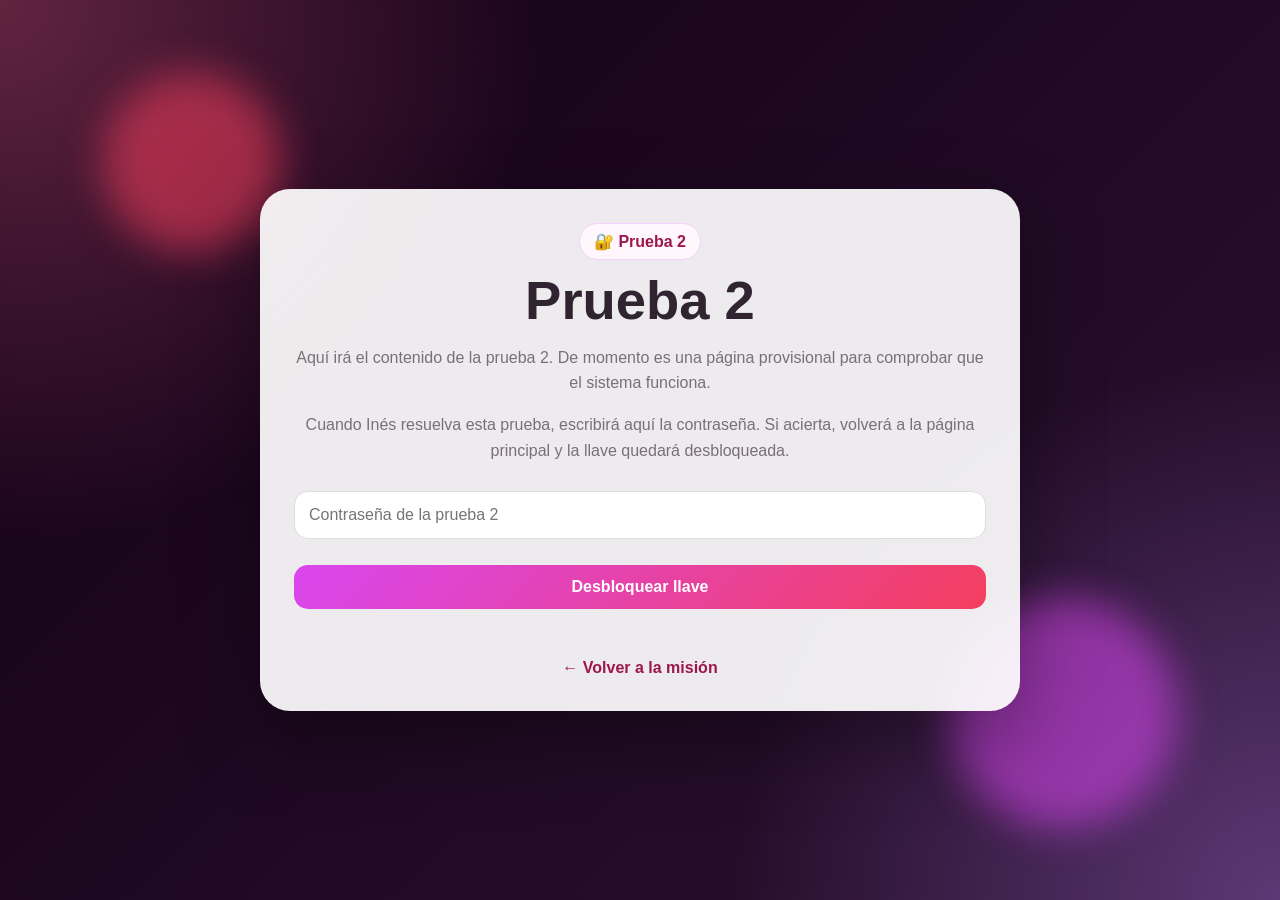
==== prueba2.html @ 78f6ffb9 "Add files via upload" ====
<!DOCTYPE html>
<html lang="es">
<head>
<meta charset="UTF-8">
<meta name="viewport" content="width=device-width, initial-scale=1.0">
<title>Prueba 2</title>
<link rel="stylesheet" href="style.css">
</head>
<body>
<div class="bg-orb orb1"></div>
<div class="bg-orb orb2"></div>
<main class="challenge-card">
    <div class="eyebrow">🔐 Prueba 2</div>
    <h1>Prueba 2</h1>
    <p>
        Aquí irá el contenido de la prueba 2. De momento es una página provisional para comprobar que el sistema funciona.
    </p>
    <p>
        Cuando Inés resuelva esta prueba, escribirá aquí la contraseña. Si acierta, volverá a la página principal y la llave quedará desbloqueada.
    </p>

    <input id="answer" placeholder="Contraseña de la prueba 2">
    <button onclick="checkChallenge(2, 'clave2')">Desbloquear llave</button>
    <div class="feedback" id="feedback"></div>

    <a class="back-link" href="index.html">← Volver a la misión</a>
</main>
<script src="challenge.js"></script>
</body>
</html>
---- style.css ----
:root{
    --bg1:#130014;
    --bg2:#2b1231;
    --card:rgba(255,255,255,.92);
    --glass:rgba(255,255,255,.12);
    --text:#2f2430;
    --muted:#7a6f78;
    --accent:#d946ef;
    --accent2:#f43f5e;
    --gold:#f8d57e;
    --ok:#16a34a;
    --locked:#d1d5db;
}
*{box-sizing:border-box}
body{
    margin:0;
    font-family: Arial, sans-serif;
    color:var(--text);
    min-height:100vh;
    background:
        radial-gradient(circle at top left, #ff6b9a55, transparent 35%),
        radial-gradient(circle at bottom right, #c084fc55, transparent 35%),
        linear-gradient(135deg,var(--bg1),var(--bg2));
    display:flex;
    justify-content:center;
    align-items:center;
    padding:25px;
    overflow-x:hidden;
}
.bg-orb{
    position:fixed;
    border-radius:50%;
    filter:blur(20px);
    opacity:.55;
    animation:float 7s ease-in-out infinite;
    pointer-events:none;
}
.orb1{width:180px;height:180px;background:#f43f5e;top:8%;left:8%}
.orb2{width:230px;height:230px;background:#d946ef;bottom:8%;right:8%;animation-delay:1.5s}
.orb3{width:130px;height:130px;background:#f8d57e;top:55%;left:4%;animation-delay:3s}
@keyframes float{0%,100%{transform:translateY(0)}50%{transform:translateY(-20px)}}
.card{
    width:100%;
    max-width:980px;
    background:var(--card);
    border:1px solid rgba(255,255,255,.65);
    border-radius:32px;
    padding:34px;
    box-shadow:0 30px 80px rgba(0,0,0,.35);
    text-align:center;
    position:relative;
    backdrop-filter:blur(14px);
}
.hero{
    padding:12px 8px 4px;
}
.eyebrow{
    display:inline-block;
    padding:8px 14px;
    border-radius:999px;
    background:#fff7fb;
    border:1px solid #f5d0fe;
    color:#9d174d;
    font-weight:bold;
    margin-bottom:12px;
}
h1{margin:0;font-size:clamp(2rem,5vw,3.4rem);line-height:1.05}
.subtitle{color:var(--muted);line-height:1.55;max-width:680px;margin:16px auto 0;font-size:1.05rem}
.countdown-panel{
    margin:26px auto 16px;
    padding:24px;
    border-radius:26px;
    background:linear-gradient(135deg,#fff,#fff7fb);
    border:1px solid #f5d0fe;
    box-shadow:0 12px 30px rgba(217,70,239,.12);
    max-width:700px;
}
.label{margin:0 0 8px;color:#9d174d;font-weight:bold;text-transform:uppercase;letter-spacing:.06em;font-size:.82rem}
.big-countdown{
    font-size:clamp(1.8rem,6vw,3.3rem);
    font-weight:900;
    margin:10px 0;
    background:linear-gradient(135deg,var(--accent),var(--accent2));
    -webkit-background-clip:text;
    color:transparent;
}
.date-label{margin:0;color:var(--muted)}
.next-box{
    margin:22px auto;
    padding:18px;
    border-radius:20px;
    background:#1f1024;
    color:white;
    max-width:560px;
    box-shadow:0 14px 35px rgba(0,0,0,.18);
}
.next-box strong{display:block;margin-bottom:8px;color:var(--gold)}
.small-countdown{font-size:1.15rem;font-weight:bold}
.progress-wrap{margin:26px 0 10px}
.progress-title{font-weight:bold;margin-bottom:12px;color:#5b214f}
.progress{
    display:flex;
    gap:12px;
    justify-content:center;
    flex-wrap:wrap;
}
.key{
    width:58px;
    height:58px;
    border-radius:20px;
    display:flex;
    align-items:center;
    justify-content:center;
    background:linear-gradient(135deg,#e5e7eb,#cbd5e1);
    color:white;
    font-size:1.5rem;
    font-weight:bold;
    box-shadow:inset 0 -5px 10px rgba(0,0,0,.12);
}
.key.done{
    background:linear-gradient(135deg,var(--accent),var(--accent2));
    box-shadow:0 12px 25px rgba(244,63,94,.28);
}
.progress-text{margin-top:10px;color:var(--muted);font-size:.95rem}
.tests{
    display:grid;
    grid-template-columns:repeat(auto-fit,minmax(250px,1fr));
    gap:18px;
    margin-top:28px;
}
.test{
    border:1px solid #f1e7f2;
    border-radius:24px;
    padding:20px;
    background:#fff;
    text-align:left;
    box-shadow:0 12px 28px rgba(0,0,0,.08);
    transition:transform .2s ease, box-shadow .2s ease;
}
.test:hover{transform:translateY(-4px);box-shadow:0 18px 36px rgba(0,0,0,.12)}
.test.locked{opacity:.62;background:#f8f8f8;filter:grayscale(.15)}
.test.done{background:linear-gradient(135deg,#fff,#fdf2f8);border-color:#f0abfc}
.test h3{margin:8px 0 10px;font-size:1.2rem}
.lock-icon{font-size:2.4rem;margin-bottom:6px}
.badge{
    display:inline-block;
    padding:5px 10px;
    border-radius:999px;
    font-size:.78rem;
    font-weight:bold;
    background:#fce7f3;
    color:#9d174d;
}
.badge.locked-badge{background:#e5e7eb;color:#4b5563}
.badge.done-badge{background:#dcfce7;color:#166534}
button,.button-link{
    cursor:pointer;
    border:0;
    border-radius:14px;
    padding:13px 16px;
    background:linear-gradient(135deg,var(--accent),var(--accent2));
    color:white;
    font-weight:bold;
    width:100%;
    text-decoration:none;
    display:block;
    text-align:center;
    margin-top:14px;
    font-size:1rem;
}
button.secondary{background:#111827}
button:disabled,.disabled-link{
    background:#ccc;
    cursor:not-allowed;
    pointer-events:none;
}
.final{
    margin-top:30px;
    padding:26px;
    border-radius:24px;
    background:linear-gradient(135deg,#fff7ed,#fff7fb);
    border:1px solid #fed7aa;
}
.final.locked{filter:grayscale(.2)}
.reveal{display:none;margin-top:18px}
.footer{margin-top:22px;color:var(--muted);font-size:.88rem}
.challenge-card{
    width:100%;
    max-width:760px;
    background:var(--card);
    border-radius:30px;
    padding:34px;
    box-shadow:0 30px 80px rgba(0,0,0,.35);
    text-align:center;
    position:relative;
}
.challenge-card p{line-height:1.6;color:var(--muted)}
input{
    width:100%;
    padding:14px;
    border-radius:14px;
    border:1px solid #ddd;
    margin:12px 0;
    font-size:1rem;
}
.feedback{min-height:24px;font-size:.95rem;margin-top:8px}
.ok{color:var(--ok);font-weight:bold}
.error{color:#dc2626;font-weight:bold}
.back-link{color:#9d174d;text-decoration:none;font-weight:bold;display:inline-block;margin-top:18px}
@media(max-width:600px){.card,.challenge-card{padding:22px;border-radius:24px}.key{width:48px;height:48px;border-radius:16px}.tests{grid-template-columns:1fr}}
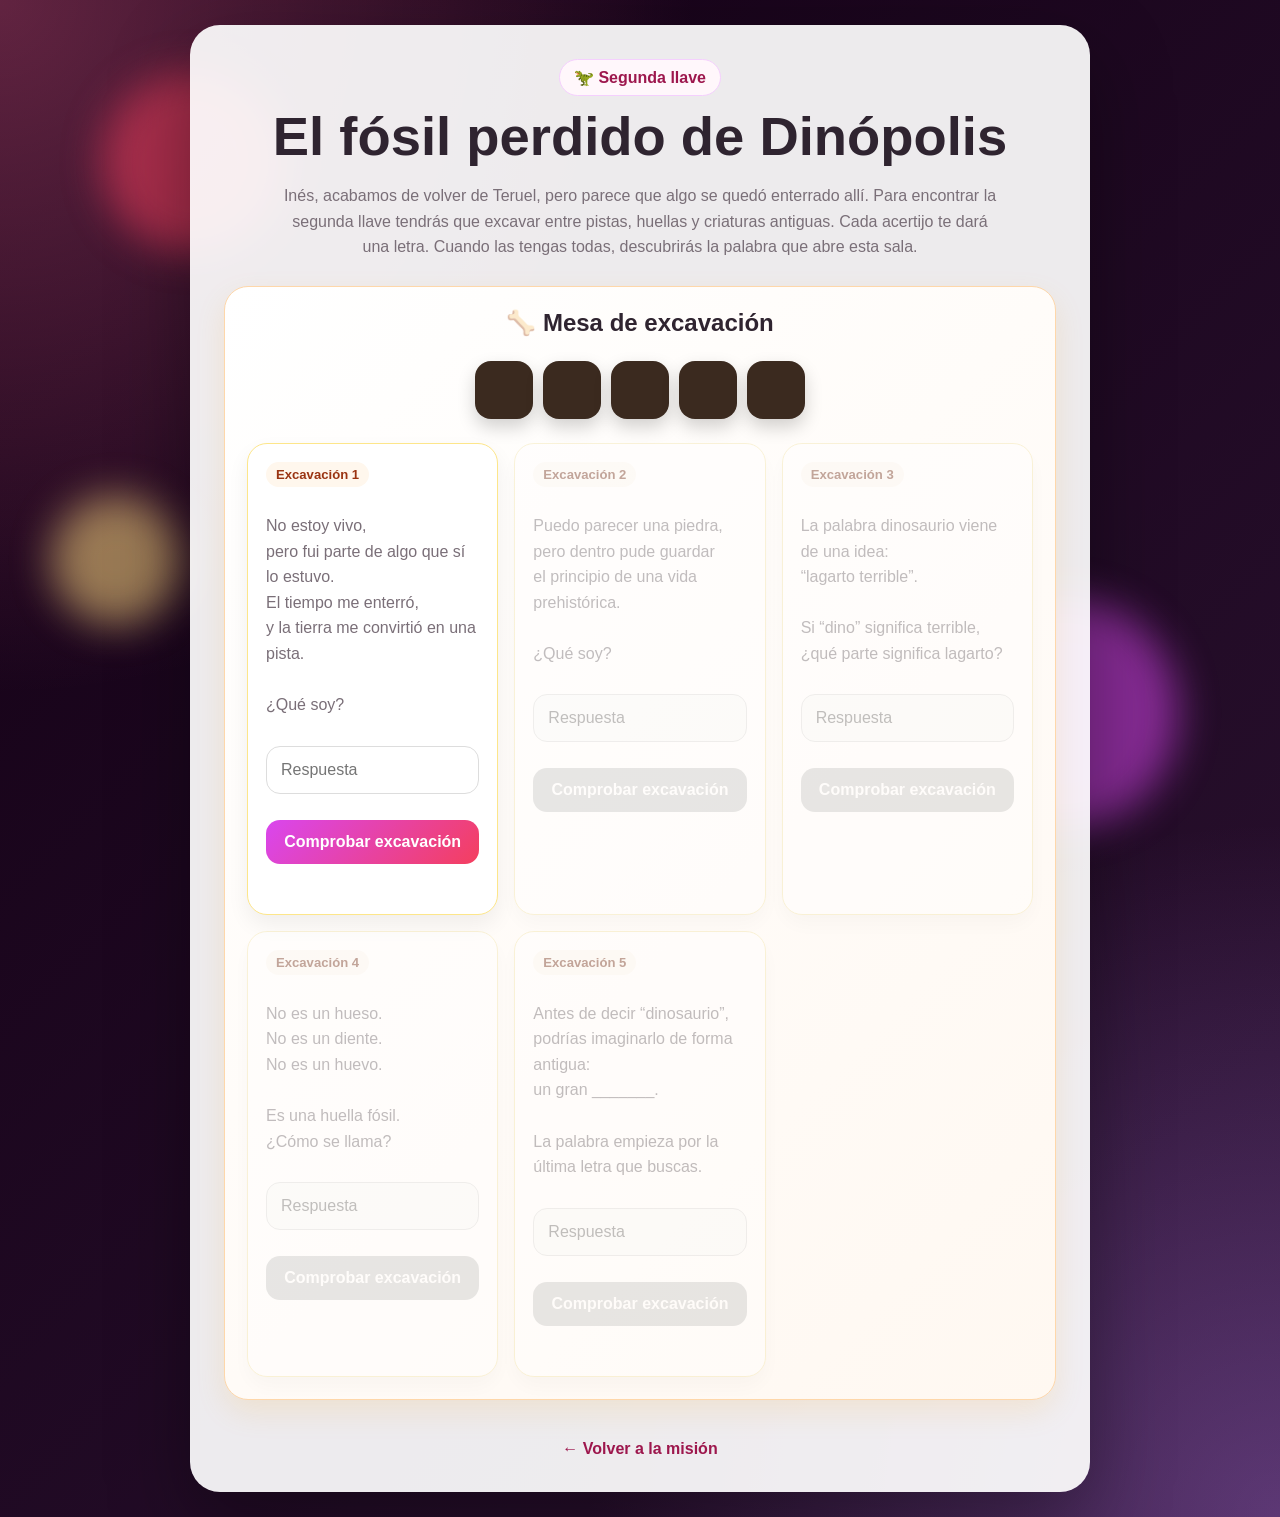
==== commit f8a64310: "Add files via upload" ====
--- a/prueba2.html
+++ b/prueba2.html
@@ -3,28 +3,246 @@
 <head>
 <meta charset="UTF-8">
 <meta name="viewport" content="width=device-width, initial-scale=1.0">
-<title>Prueba 2</title>
+<title>Segunda llave</title>
 <link rel="stylesheet" href="style.css">
+<style>
+.escape-room{max-width:900px;}
+.escape-intro{color:var(--muted);line-height:1.65;max-width:720px;margin:18px auto 26px;}
+.room-panel{margin:22px auto;padding:22px;border-radius:24px;background:linear-gradient(135deg,#fff,#fff8f1);border:1px solid #fed7aa;box-shadow:0 12px 30px rgba(245,158,11,.12);text-align:left;}
+.room-panel h2{margin-top:0;text-align:center;}
+.fossil-board{display:flex;justify-content:center;gap:10px;margin:24px 0;flex-wrap:wrap;}
+.fossil-slot{width:58px;height:58px;border-radius:16px;background:#3b2a1f;color:#f8d57e;display:flex;align-items:center;justify-content:center;font-size:1.7rem;font-weight:bold;box-shadow:0 8px 18px rgba(0,0,0,.18);}
+.hidden-letter{color:transparent;}
+.riddle-grid{display:grid;grid-template-columns:repeat(auto-fit,minmax(240px,1fr));gap:16px;margin-top:18px;}
+.riddle-card{padding:18px;border-radius:20px;background:#ffffff;border:1px solid #fde68a;box-shadow:0 10px 22px rgba(0,0,0,.06);}
+.riddle-card.locked{opacity:.45;filter:grayscale(.4);}
+.riddle-card.solved{border-color:#bbf7d0;background:#f0fdf4;}
+.riddle-number{display:inline-block;padding:5px 10px;border-radius:999px;background:#fff7ed;color:#9a3412;font-weight:bold;font-size:.82rem;margin-bottom:10px;}
+.riddle-text{line-height:1.55;color:#3f3440;}
+.dino-reveal{display:none;margin-top:24px;padding:24px;border-radius:24px;background:linear-gradient(135deg,#231407,#4a2c13);color:white;text-align:center;border:1px solid rgba(248,213,126,.55);box-shadow:0 18px 40px rgba(0,0,0,.25);}
+.dino-reveal h2{margin-top:0;color:#f8d57e;}
+.locker-card{margin:18px auto;max-width:520px;padding:20px;border-radius:18px;background:rgba(255,255,255,.10);border:1px solid rgba(255,255,255,.20);}
+.locker-code{font-size:1.7rem;color:#f8d57e;font-weight:bold;margin:12px 0;}
+</style>
 </head>
 <body>
 <div class="bg-orb orb1"></div>
 <div class="bg-orb orb2"></div>
-<main class="challenge-card">
-    <div class="eyebrow">🔐 Prueba 2</div>
-    <h1>Prueba 2</h1>
-    <p>
-        Aquí irá el contenido de la prueba 2. De momento es una página provisional para comprobar que el sistema funciona.
+<div class="bg-orb orb3"></div>
+
+<main class="challenge-card escape-room">
+    <div class="eyebrow">🦖 Segunda llave</div>
+    <h1>El fósil perdido de Dinópolis</h1>
+
+    <p class="escape-intro">
+        Inés, acabamos de volver de Teruel, pero parece que algo se quedó enterrado allí.
+        Para encontrar la segunda llave tendrás que excavar entre pistas, huellas y criaturas antiguas.
+        Cada acertijo te dará una letra. Cuando las tengas todas, descubrirás la palabra que abre esta sala.
     </p>
-    <p>
-        Cuando Inés resuelva esta prueba, escribirá aquí la contraseña. Si acierta, volverá a la página principal y la llave quedará desbloqueada.
-    </p>
-
-    <input id="answer" placeholder="Contraseña de la prueba 2">
-    <button onclick="checkChallenge(2, 'clave2')">Desbloquear llave</button>
-    <div class="feedback" id="feedback"></div>
+
+    <section class="room-panel">
+        <h2>🦴 Mesa de excavación</h2>
+
+        <div class="fossil-board" id="letters">
+            <div class="fossil-slot hidden-letter">F</div>
+            <div class="fossil-slot hidden-letter">O</div>
+            <div class="fossil-slot hidden-letter">S</div>
+            <div class="fossil-slot hidden-letter">I</div>
+            <div class="fossil-slot hidden-letter">L</div>
+        </div>
+
+        <div class="riddle-grid">
+            <div class="riddle-card" id="riddle-0">
+                <span class="riddle-number">Excavación 1</span>
+                <p class="riddle-text">
+                    No estoy vivo,<br>
+                    pero fui parte de algo que sí lo estuvo.<br>
+                    El tiempo me enterró,<br>
+                    y la tierra me convirtió en una pista.<br><br>
+                    ¿Qué soy?
+                </p>
+                <input id="answer-0" placeholder="Respuesta">
+                <button onclick="checkRiddle(0)">Comprobar excavación</button>
+                <div class="feedback" id="feedback-0"></div>
+            </div>
+
+            <div class="riddle-card locked" id="riddle-1">
+                <span class="riddle-number">Excavación 2</span>
+                <p class="riddle-text">
+                    Puedo parecer una piedra,<br>
+                    pero dentro pude guardar<br>
+                    el principio de una vida prehistórica.<br><br>
+                    ¿Qué soy?
+                </p>
+                <input id="answer-1" placeholder="Respuesta" disabled>
+                <button onclick="checkRiddle(1)" disabled>Comprobar excavación</button>
+                <div class="feedback" id="feedback-1"></div>
+            </div>
+
+            <div class="riddle-card locked" id="riddle-2">
+                <span class="riddle-number">Excavación 3</span>
+                <p class="riddle-text">
+                    La palabra dinosaurio viene de una idea:<br>
+                    “lagarto terrible”.<br><br>
+                    Si “dino” significa terrible,<br>
+                    ¿qué parte significa lagarto?
+                </p>
+                <input id="answer-2" placeholder="Respuesta" disabled>
+                <button onclick="checkRiddle(2)" disabled>Comprobar excavación</button>
+                <div class="feedback" id="feedback-2"></div>
+            </div>
+
+            <div class="riddle-card locked" id="riddle-3">
+                <span class="riddle-number">Excavación 4</span>
+                <p class="riddle-text">
+                    No es un hueso.<br>
+                    No es un diente.<br>
+                    No es un huevo.<br><br>
+                    Es una huella fósil.<br>
+                    ¿Cómo se llama?
+                </p>
+                <input id="answer-3" placeholder="Respuesta" disabled>
+                <button onclick="checkRiddle(3)" disabled>Comprobar excavación</button>
+                <div class="feedback" id="feedback-3"></div>
+            </div>
+
+            <div class="riddle-card locked" id="riddle-4">
+                <span class="riddle-number">Excavación 5</span>
+                <p class="riddle-text">
+                    Antes de decir “dinosaurio”,<br>
+                    podrías imaginarlo de forma antigua:<br>
+                    un gran _______.<br><br>
+                    La palabra empieza por la última letra que buscas.
+                </p>
+                <input id="answer-4" placeholder="Respuesta" disabled>
+                <button onclick="checkRiddle(4)" disabled>Comprobar excavación</button>
+                <div class="feedback" id="feedback-4"></div>
+            </div>
+        </div>
+    </section>
+
+    <section class="room-panel" id="finalPanel" style="display:none;">
+        <h2>🔎 Palabra final</h2>
+        <p class="riddle-text" style="text-align:center;">
+            Has encontrado cinco fragmentos enterrados. Escríbelos juntos para abrir la sala.
+        </p>
+        <input id="finalWord" placeholder="Palabra final">
+        <button onclick="checkFinalWord()">Abrir la vitrina</button>
+        <div class="feedback" id="finalFeedback"></div>
+    </section>
+
+    <section class="dino-reveal" id="missionReveal">
+        <h2>🔓 Segunda llave conseguida</h2>
+        <p>
+            Has reconstruido el fósil perdido. La siguiente recompensa no está en Dinópolis,
+            pero te espera en el mundo real.
+        </p>
+
+        <div class="locker-card">
+            <p><strong>📦 Amazon Locker</strong></p>
+            <h2>Segunda recompensa</h2>
+            <p>Código de recogida:</p>
+            <div class="locker-code">Pregunta a Javi</div>
+        </div>
+
+        <p>
+            Guarda esta pista. Cada llave te acerca un poco más a la sorpresa final ❤️
+        </p>
+
+        <button onclick="completeSecondKey()">🗝️ He conseguido la segunda llave</button>
+        <div class="feedback" id="completeFeedback"></div>
+    </section>
 
     <a class="back-link" href="index.html">← Volver a la misión</a>
 </main>
-<script src="challenge.js"></script>
+
+<script>
+const riddles = [
+    {answers:["fosil","fósil"], message:"Correcto. La primera letra del hallazgo es F."},
+    {answers:["huevo","huevo fosil","huevo fósil"], message:"Correcto. La última letra de HUEVO es O."},
+    {answers:["saurio"], message:"Correcto. SAURIO empieza por S."},
+    {answers:["icnita","huella fosil","huella fósil"], message:"Correcto. ICNITA empieza por I."},
+    {answers:["lagarto"], message:"Correcto. LAGARTO empieza por L."}
+];
+
+function normalizeText(text){
+    return text.toLowerCase().normalize("NFD").replace(/[\u0300-\u036f]/g,"").trim();
+}
+function getSolvedRiddles(){return JSON.parse(localStorage.getItem("prueba2Riddles") || "[]");}
+function setSolvedRiddles(arr){localStorage.setItem("prueba2Riddles", JSON.stringify(arr));}
+function getSolved(){return JSON.parse(localStorage.getItem("solvedTests") || "[]");}
+function setSolved(arr){localStorage.setItem("solvedTests", JSON.stringify(arr));}
+
+function checkRiddle(index){
+    const input = document.getElementById(`answer-${index}`);
+    const feedback = document.getElementById(`feedback-${index}`);
+    const value = normalizeText(input.value);
+    const correct = riddles[index].answers.some(answer => normalizeText(answer) === value);
+
+    if(correct){
+        const solved = getSolvedRiddles();
+        if(!solved.includes(index)) solved.push(index);
+        setSolvedRiddles(solved);
+        feedback.innerHTML = `<span class="ok">${riddles[index].message}</span>`;
+        setTimeout(renderState, 600);
+    } else {
+        feedback.innerHTML = `<span class="error">No es esa... sigue excavando ❤️</span>`;
+    }
+}
+
+function renderState(){
+    const solved = getSolvedRiddles();
+    const slots = document.querySelectorAll(".fossil-slot");
+
+    riddles.forEach((riddle,index)=>{
+        const card = document.getElementById(`riddle-${index}`);
+        const input = document.getElementById(`answer-${index}`);
+        const button = card.querySelector("button");
+
+        const canOpen = index === 0 || solved.includes(index - 1);
+        const isSolved = solved.includes(index);
+
+        card.classList.toggle("locked", !canOpen);
+        card.classList.toggle("solved", isSolved);
+        input.disabled = !canOpen || isSolved;
+        button.disabled = !canOpen || isSolved;
+
+        if(isSolved){
+            slots[index].classList.remove("hidden-letter");
+            input.value = riddle.answers[0];
+            document.getElementById(`feedback-${index}`).innerHTML =
+                `<span class="ok">${riddle.message}</span>`;
+        }
+    });
+
+    if(solved.length === riddles.length){
+        document.getElementById("finalPanel").style.display = "block";
+    }
+}
+
+function checkFinalWord(){
+    const finalWord = normalizeText(document.getElementById("finalWord").value);
+    const feedback = document.getElementById("finalFeedback");
+
+    if(finalWord === "fosil"){
+        feedback.innerHTML = `<span class="ok">Vitrina abierta. Fósil reconstruido.</span>`;
+        document.getElementById("missionReveal").style.display = "block";
+        setTimeout(()=>{document.getElementById("missionReveal").scrollIntoView({behavior:"smooth"});},300);
+    } else {
+        feedback.innerHTML = `<span class="error">Todavía no encaja... revisa las letras encontradas.</span>`;
+    }
+}
+
+function completeSecondKey(){
+    const solved = getSolved();
+    if(!solved.includes(1)) solved.push(1);
+    setSolved(solved);
+    document.getElementById("completeFeedback").innerHTML =
+        `<span class="ok">Segunda llave conseguida. Volviendo a la misión...</span>`;
+    setTimeout(()=>{window.location.href = "index.html";},1400);
+}
+
+renderState();
+</script>
 </body>
 </html>
